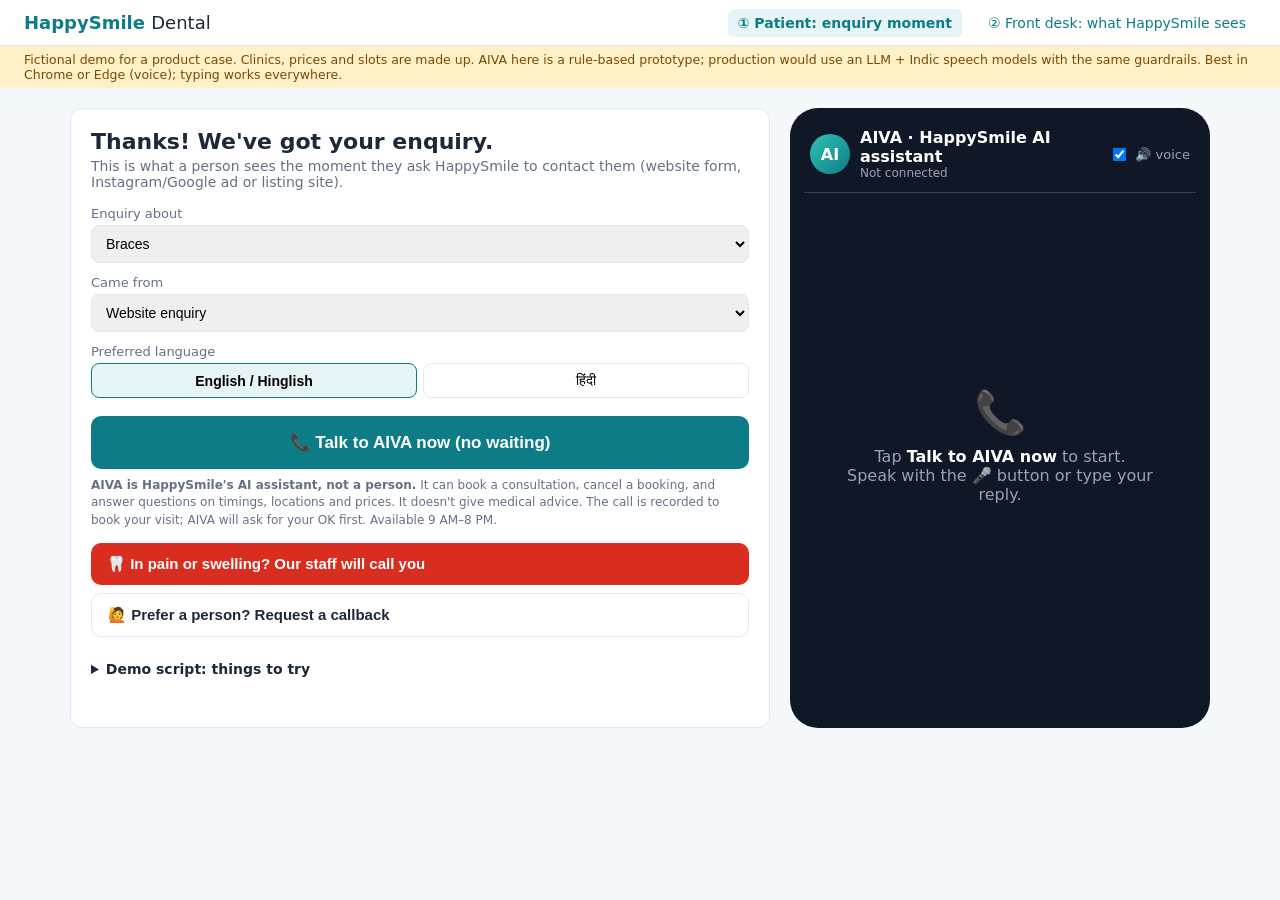
==== index.html @ f4b89108 "AIVA demo: enquiry call + front-desk dashboard Co-authored-by: Copilot <223556219+Copilot@users.nore" ====
<!doctype html>
<html lang="en">
<head>
<meta charset="utf-8"><meta name="viewport" content="width=device-width,initial-scale=1">
<title>AIVA · HappySmile – Screen 1: the enquiry moment</title>
<link rel="stylesheet" href="style.css">
</head>
<body>
<div class="top">
  <div class="logo">HappySmile <span>Dental</span></div>
  <div class="nav"><a class="on" href="index.html">① Patient: enquiry moment</a><a href="dashboard.html">② Front desk: what HappySmile sees</a></div>
</div>
<div class="banner">Fictional demo for a product case. Clinics, prices and slots are made up. AIVA here is a rule-based prototype; production would use an LLM + Indic speech models with the same guardrails. Best in Chrome or Edge (voice); typing works everywhere.</div>

<div class="wrap grid">
  <div class="card">
    <h1>Thanks! We've got your enquiry.</h1>
    <p class="sub">This is what a person sees the moment they ask HappySmile to contact them (website form, Instagram/Google ad or listing site).</p>

    <label>Enquiry about</label>
    <select id="treatment">
      <option value="braces">Braces</option><option value="whitening">Teeth whitening</option><option value="implant">Dental implant</option>
      <option value="cleaning">Cleaning</option><option value="rct">Root canal</option><option value="">Not sure yet</option>
    </select>
    <label>Came from</label>
    <select id="source"><option>Website enquiry</option><option>Instagram ad</option><option>Google ad</option><option>Listing site</option></select>

    <label>Preferred language</label>
    <div class="seg" id="langSeg"><button data-l="en" class="on">English / Hinglish</button><button data-l="hi">हिंदी</button></div>

    <div style="margin-top:18px">
      <button class="btn big" id="talkBtn">📞 Talk to AIVA now (no waiting)</button>
      <div class="fine"><b>AIVA is HappySmile's AI assistant, not a person.</b> It can book a consultation, cancel a booking, and answer questions on timings, locations and prices. It doesn't give medical advice. The call is recorded to book your visit; AIVA will ask for your OK first. Available 9 AM–8 PM.</div>
    </div>

    <div class="alt">
      <button class="btn red" id="painBtn">🦷 In pain or swelling? Our staff will call you</button>
      <button class="btn ghost" id="humanBtn">🙋 Prefer a person? Request a callback</button>
      <div id="altMsg"></div>
    </div>

    <details>
      <summary>Demo script: things to try</summary>
      <ul>
        <li><b>Happy path:</b> "yes" → "braces" → "Koramangala" → "Friday 6 pm" → "Rahul"</li>
        <li><b>Info then book:</b> "yes" → "how much is an implant?" → "Whitefield" → "the second one" → "Anil"</li>
        <li><b>Urgent (P0):</b> "yes" → "my tooth is swollen and hurts" → AIVA <i>won't</i> book and flags urgent</li>
        <li><b>Clinical (P1):</b> "is root canal painful?" → no medical advice, handed to staff</li>
        <li><b>Price talk (P1):</b> "do you have EMI?" · <b>Human (P2):</b> "can I talk to a person"</li>
        <li><b>No consent:</b> answer "no" to the first question</li>
        <li><b>Cancellation:</b> "yes" → "I want to cancel my appointment" → "Sunita"</li>
        <li><b>Hindi:</b> pick हिंदी → "हाँ" → "ब्रेसेस" → "इंदिरानगर" → "शनिवार चार बजे" → "मेरा नाम अमित है"</li>
        <li><b>Drop-off:</b> start a call and press End call. It shows up as an early drop in the front-desk metrics.</li>
      </ul>
    </details>
  </div>

  <div class="phone">
    <div class="ph-head">
      <div class="avatar">AI</div>
      <div style="flex:1"><div class="ph-name">AIVA · HappySmile AI assistant</div>
        <div class="ph-meta" id="phMeta">Not connected</div></div>
      <label class="toggle" style="color:#98a2b3;margin:0" title="AIVA speaks aloud"><input type="checkbox" id="voiceOn" checked> 🔊 voice</label>
    </div>
    <div class="ph-idle" id="idle">
      <div style="font-size:42px">📞</div>
      <div>Tap <b style="color:#fff">Talk to AIVA now</b> to start.<br>Speak with the 🎤 button or type your reply.</div>
    </div>
    <div class="chat" id="chat" hidden></div>
    <div class="status" id="status"></div>
    <div class="ph-ctrl" id="ctrl" hidden>
      <button class="mic" id="mic" title="Hands-free voice: tap to start/stop">🎤</button>
      <input type="text" id="txt" placeholder="Type your reply…">
      <button class="btn sm" id="send">Send</button>
      <button class="btn sm red" id="endBtn">End</button>
    </div>
  </div>
</div>

<script src="engine.js"></script>
<script src="store.js"></script>
<script src="app.js"></script>
</body>
</html>
---- style.css ----
:root{--brand:#0e7c86;--brand-d:#0a5f67;--ink:#1d2939;--mute:#667085;--line:#e4e7ec;--bg:#f5f8fa;--p0:#d92d20;--p1:#dc6803;--p2:#1570ef;--ok:#039855;--warn:#fef0c7}
*{box-sizing:border-box}[hidden]{display:none!important}body{margin:0;font-family:Segoe UI,system-ui,-apple-system,Roboto,sans-serif;color:var(--ink);background:var(--bg)}
a{color:var(--brand)}
.top{display:flex;align-items:center;justify-content:space-between;padding:12px 24px;background:#fff;border-bottom:1px solid var(--line)}
.logo{font-weight:700;font-size:18px;color:var(--brand)}.logo span{color:var(--ink);font-weight:500}
.nav a{margin-left:16px;text-decoration:none;font-size:14px;padding:6px 10px;border-radius:6px}.nav a.on{background:#e6f4f5;font-weight:600}
.banner{background:var(--warn);font-size:12.5px;padding:6px 24px;color:#7a4a00}
.wrap{max-width:1180px;margin:20px auto;padding:0 20px}
.grid{display:grid;grid-template-columns:1fr 420px;gap:20px}
.card{background:#fff;border:1px solid var(--line);border-radius:12px;padding:20px}
h1{font-size:22px;margin:0 0 4px}h2{font-size:16px;margin:0 0 10px}.sub{color:var(--mute);font-size:14px;margin:0 0 16px}
label{font-size:13px;color:var(--mute);display:block;margin:12px 0 4px}
select,input[type=text]{width:100%;padding:9px 10px;border:1px solid var(--line);border-radius:8px;font-size:14px}
.btn{display:inline-flex;align-items:center;gap:8px;border:0;border-radius:10px;padding:12px 16px;font-size:15px;font-weight:600;cursor:pointer;background:var(--brand);color:#fff}
.btn:hover{background:var(--brand-d)}.btn.big{width:100%;justify-content:center;font-size:17px;padding:16px}
.btn.ghost{background:#fff;color:var(--ink);border:1px solid var(--line)}.btn.ghost:hover{background:#f2f4f7}
.btn.red{background:var(--p0)}.btn.sm{padding:6px 10px;font-size:13px;border-radius:8px}
.seg{display:flex;gap:6px;margin-top:4px}.seg button{flex:1;padding:8px;border:1px solid var(--line);background:#fff;border-radius:8px;cursor:pointer;font-size:14px}
.seg button.on{border-color:var(--brand);background:#e6f4f5;font-weight:600}
.fine{font-size:12px;color:var(--mute);margin-top:8px;line-height:1.45}
.alt{display:flex;flex-direction:column;gap:8px;margin-top:14px}
.okmsg{background:#ecfdf3;border:1px solid #abefc6;color:#05603a;border-radius:8px;padding:10px;font-size:14px;margin-top:10px}
.phone{background:#101828;border-radius:28px;padding:14px;color:#fff;min-height:620px;display:flex;flex-direction:column}
.ph-head{display:flex;align-items:center;gap:10px;padding:6px 6px 12px;border-bottom:1px solid #344054}
.avatar{width:40px;height:40px;border-radius:50%;background:linear-gradient(135deg,#2ec4b6,#0e7c86);display:flex;align-items:center;justify-content:center;font-weight:700}
.ph-name{font-weight:600}.ph-meta{font-size:12px;color:#98a2b3}.rec{color:#f97066}
.chat{flex:1;overflow-y:auto;padding:12px 4px;display:flex;flex-direction:column;gap:8px;max-height:430px}
.msg{max-width:85%;padding:9px 12px;border-radius:14px;font-size:14px;line-height:1.4}
.msg.aiva{background:#1d2939;align-self:flex-start;border-bottom-left-radius:4px}.msg.caller{background:var(--brand);align-self:flex-end;border-bottom-right-radius:4px}
.msg .who{font-size:11px;color:#98a2b3;display:block;margin-bottom:2px}.msg.caller .who{color:#d1fadf}
.ph-ctrl{display:flex;gap:8px;align-items:center;padding-top:10px;border-top:1px solid #344054}
.ph-ctrl input{flex:1;background:#1d2939;border:1px solid #344054;color:#fff}
.mic{width:46px;height:46px;border-radius:50%;border:0;background:#344054;color:#fff;font-size:20px;cursor:pointer}.mic.on{background:var(--p0);animation:pulse 1.2s infinite}
@keyframes pulse{0%{box-shadow:0 0 0 0 rgba(217,45,32,.6)}100%{box-shadow:0 0 0 12px rgba(217,45,32,0)}}
.ph-idle{flex:1;display:flex;flex-direction:column;align-items:center;justify-content:center;text-align:center;color:#98a2b3;gap:10px;padding:20px}
.status{font-size:12px;color:#98a2b3;min-height:16px;padding:4px 2px}
details{margin-top:16px;font-size:14px}summary{cursor:pointer;font-weight:600}
details li{margin:4px 0}
.endcard{background:#1d2939;border-radius:12px;padding:12px;font-size:14px;margin-top:8px}
.pill{display:inline-block;padding:2px 8px;border-radius:999px;font-size:12px;font-weight:600}
.p0{background:#fee4e2;color:var(--p0)}.p1{background:#fef0c7;color:var(--p1)}.p2{background:#d1e9ff;color:var(--p2)}.okp{background:#d1fadf;color:var(--ok)}.mutep{background:#f2f4f7;color:#475467}
/* dashboard */
.kpis{display:grid;grid-template-columns:repeat(4,1fr);gap:12px;margin-bottom:16px}
.kpi{background:#fff;border:1px solid var(--line);border-radius:12px;padding:14px}.kpi .v{font-size:26px;font-weight:700}.kpi .l{font-size:13px;color:var(--mute)}.kpi .d{font-size:12px;margin-top:4px}
.kpi.alert{border-color:var(--p0);background:#fff5f4}
.dgrid{display:grid;grid-template-columns:1fr 320px;gap:16px}
.tabs{display:flex;gap:6px;margin-bottom:12px;flex-wrap:wrap}.tabs button{border:1px solid var(--line);background:#fff;border-radius:999px;padding:7px 14px;cursor:pointer;font-size:13px}
.tabs button.on{background:var(--ink);color:#fff;border-color:var(--ink)}
.lead{background:#fff;border:1px solid var(--line);border-radius:12px;padding:14px;margin-bottom:10px}
.lead.live{border-left:4px solid var(--brand)}.lead.done{opacity:.55}
.lh{display:flex;justify-content:space-between;align-items:center;gap:8px;flex-wrap:wrap}.ln{font-weight:600}
.lm{font-size:12.5px;color:var(--mute);margin:4px 0 8px}
.ls{font-size:14px;margin:6px 0}.lx{font-size:13px;margin:4px 0}.lx b{color:#344054}
.conf{display:flex;align-items:center;gap:8px;font-size:12.5px;margin-top:6px}.bar{flex:0 0 120px;height:6px;background:#f2f4f7;border-radius:4px;overflow:hidden}.bar i{display:block;height:100%}
.la{display:flex;gap:6px;margin-top:10px;flex-wrap:wrap;align-items:center}
.fb button{border:1px solid var(--line);background:#fff;border-radius:6px;padding:4px 8px;cursor:pointer}.fb button.on{background:#e6f4f5;border-color:var(--brand)}
.tx{background:#f9fafb;border-radius:8px;padding:8px 10px;font-size:13px;margin-top:8px;display:none}.tx.show{display:block}.tx p{margin:3px 0}
.side h2{display:flex;justify-content:space-between;align-items:center}
.rule{border-top:1px solid var(--line);padding:10px 0;font-size:13.5px}.rule b{display:block;margin-bottom:2px}
textarea{width:100%;border:1px solid var(--line);border-radius:8px;padding:8px;font:inherit;font-size:13px;min-height:54px}
.empty{color:var(--mute);text-align:center;padding:30px;font-size:14px}
.toggle{font-size:13px;color:var(--mute);display:flex;gap:6px;align-items:center}
@media(max-width:900px){.grid,.dgrid{grid-template-columns:1fr}.kpis{grid-template-columns:repeat(2,1fr)}}
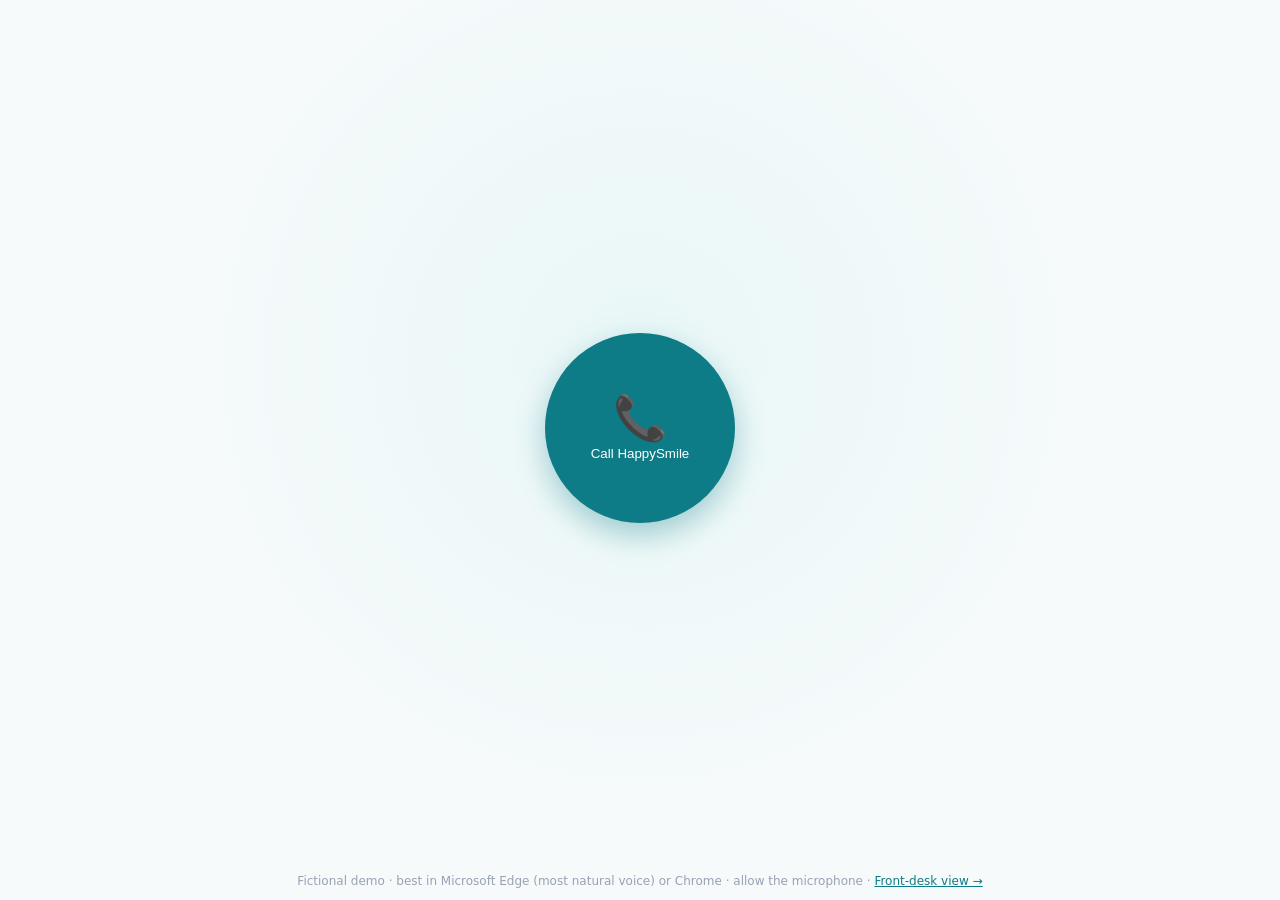
==== commit 78db0fa8: "Single Call HappySmile button, natural voice, auto Hindi/English/Hinglish Co-authored-by: Copilot <2" ====
--- a/index.html
+++ b/index.html
@@ -2,81 +2,33 @@
 <html lang="en">
 <head>
 <meta charset="utf-8"><meta name="viewport" content="width=device-width,initial-scale=1">
-<title>AIVA · HappySmile – Screen 1: the enquiry moment</title>
-<link rel="stylesheet" href="style.css">
+<title>Call HappySmile</title>
+<link rel="icon" href="data:,">
+<style>
+  *{box-sizing:border-box}[hidden]{display:none!important}
+  html,body{height:100%;margin:0}
+  body{font-family:Segoe UI,system-ui,-apple-system,Roboto,sans-serif;background:radial-gradient(circle at 50% 40%,#e9f7f7,#f7fafb 60%);color:#1d2939;
+    display:flex;flex-direction:column;align-items:center;justify-content:center;gap:22px}
+  #call{width:190px;height:190px;border-radius:50%;border:0;cursor:pointer;color:#fff;font:600 20px/1.3 inherit;
+    background:#0e7c86;box-shadow:0 12px 30px rgba(14,124,134,.35);transition:background .2s,transform .1s;display:flex;flex-direction:column;align-items:center;justify-content:center;gap:6px}
+  #call:active{transform:scale(.97)}
+  #call .ic{font-size:44px;line-height:1}
+  #call.live{background:#d92d20;box-shadow:0 12px 30px rgba(217,45,32,.35)}
+  #call.speaking{animation:ring 1.6s ease-out infinite}
+  #call.listening{animation:ringRed 1.6s ease-out infinite}
+  @keyframes ring{0%{box-shadow:0 0 0 0 rgba(14,124,134,.45)}100%{box-shadow:0 0 0 34px rgba(14,124,134,0)}}
+  @keyframes ringRed{0%{box-shadow:0 0 0 0 rgba(217,45,32,.4)}100%{box-shadow:0 0 0 34px rgba(217,45,32,0)}}
+  #status{min-height:22px;font-size:15px;color:#475467;text-align:center;max-width:90vw}
+  #typed{display:flex;gap:6px}#typed input{width:300px;max-width:70vw;padding:10px;border:1px solid #d0d5dd;border-radius:8px;font-size:15px}
+  #typed button{padding:10px 14px;border:0;border-radius:8px;background:#0e7c86;color:#fff;font-weight:600;cursor:pointer}
+  footer{position:fixed;bottom:12px;font-size:12px;color:#98a2b3;text-align:center;padding:0 12px}footer a{color:#0e7c86}
+</style>
 </head>
 <body>
-<div class="top">
-  <div class="logo">HappySmile <span>Dental</span></div>
-  <div class="nav"><a class="on" href="index.html">① Patient: enquiry moment</a><a href="dashboard.html">② Front desk: what HappySmile sees</a></div>
-</div>
-<div class="banner">Fictional demo for a product case. Clinics, prices and slots are made up. AIVA here is a rule-based prototype; production would use an LLM + Indic speech models with the same guardrails. Best in Chrome or Edge (voice); typing works everywhere.</div>
-
-<div class="wrap grid">
-  <div class="card">
-    <h1>Thanks! We've got your enquiry.</h1>
-    <p class="sub">This is what a person sees the moment they ask HappySmile to contact them (website form, Instagram/Google ad or listing site).</p>
-
-    <label>Enquiry about</label>
-    <select id="treatment">
-      <option value="braces">Braces</option><option value="whitening">Teeth whitening</option><option value="implant">Dental implant</option>
-      <option value="cleaning">Cleaning</option><option value="rct">Root canal</option><option value="">Not sure yet</option>
-    </select>
-    <label>Came from</label>
-    <select id="source"><option>Website enquiry</option><option>Instagram ad</option><option>Google ad</option><option>Listing site</option></select>
-
-    <label>Preferred language</label>
-    <div class="seg" id="langSeg"><button data-l="en" class="on">English / Hinglish</button><button data-l="hi">हिंदी</button></div>
-
-    <div style="margin-top:18px">
-      <button class="btn big" id="talkBtn">📞 Talk to AIVA now (no waiting)</button>
-      <div class="fine"><b>AIVA is HappySmile's AI assistant, not a person.</b> It can book a consultation, cancel a booking, and answer questions on timings, locations and prices. It doesn't give medical advice. The call is recorded to book your visit; AIVA will ask for your OK first. Available 9 AM–8 PM.</div>
-    </div>
-
-    <div class="alt">
-      <button class="btn red" id="painBtn">🦷 In pain or swelling? Our staff will call you</button>
-      <button class="btn ghost" id="humanBtn">🙋 Prefer a person? Request a callback</button>
-      <div id="altMsg"></div>
-    </div>
-
-    <details>
-      <summary>Demo script: things to try</summary>
-      <ul>
-        <li><b>Happy path:</b> "yes" → "braces" → "Koramangala" → "Friday 6 pm" → "Rahul"</li>
-        <li><b>Info then book:</b> "yes" → "how much is an implant?" → "Whitefield" → "the second one" → "Anil"</li>
-        <li><b>Urgent (P0):</b> "yes" → "my tooth is swollen and hurts" → AIVA <i>won't</i> book and flags urgent</li>
-        <li><b>Clinical (P1):</b> "is root canal painful?" → no medical advice, handed to staff</li>
-        <li><b>Price talk (P1):</b> "do you have EMI?" · <b>Human (P2):</b> "can I talk to a person"</li>
-        <li><b>No consent:</b> answer "no" to the first question</li>
-        <li><b>Cancellation:</b> "yes" → "I want to cancel my appointment" → "Sunita"</li>
-        <li><b>Hindi:</b> pick हिंदी → "हाँ" → "ब्रेसेस" → "इंदिरानगर" → "शनिवार चार बजे" → "मेरा नाम अमित है"</li>
-        <li><b>Drop-off:</b> start a call and press End call. It shows up as an early drop in the front-desk metrics.</li>
-      </ul>
-    </details>
-  </div>
-
-  <div class="phone">
-    <div class="ph-head">
-      <div class="avatar">AI</div>
-      <div style="flex:1"><div class="ph-name">AIVA · HappySmile AI assistant</div>
-        <div class="ph-meta" id="phMeta">Not connected</div></div>
-      <label class="toggle" style="color:#98a2b3;margin:0" title="AIVA speaks aloud"><input type="checkbox" id="voiceOn" checked> 🔊 voice</label>
-    </div>
-    <div class="ph-idle" id="idle">
-      <div style="font-size:42px">📞</div>
-      <div>Tap <b style="color:#fff">Talk to AIVA now</b> to start.<br>Speak with the 🎤 button or type your reply.</div>
-    </div>
-    <div class="chat" id="chat" hidden></div>
-    <div class="status" id="status"></div>
-    <div class="ph-ctrl" id="ctrl" hidden>
-      <button class="mic" id="mic" title="Hands-free voice: tap to start/stop">🎤</button>
-      <input type="text" id="txt" placeholder="Type your reply…">
-      <button class="btn sm" id="send">Send</button>
-      <button class="btn sm red" id="endBtn">End</button>
-    </div>
-  </div>
-</div>
-
+  <button id="call"><span class="ic">📞</span><span id="label">Call HappySmile</span></button>
+  <div id="status"></div>
+  <div id="typed" hidden><input id="txt" placeholder="Voice not available here. Type your reply"><button id="send">Send</button></div>
+  <footer>Fictional demo · best in Microsoft Edge (most natural voice) or Chrome · allow the microphone · <a href="dashboard.html">Front-desk view →</a></footer>
 <script src="engine.js"></script>
 <script src="store.js"></script>
 <script src="app.js"></script>
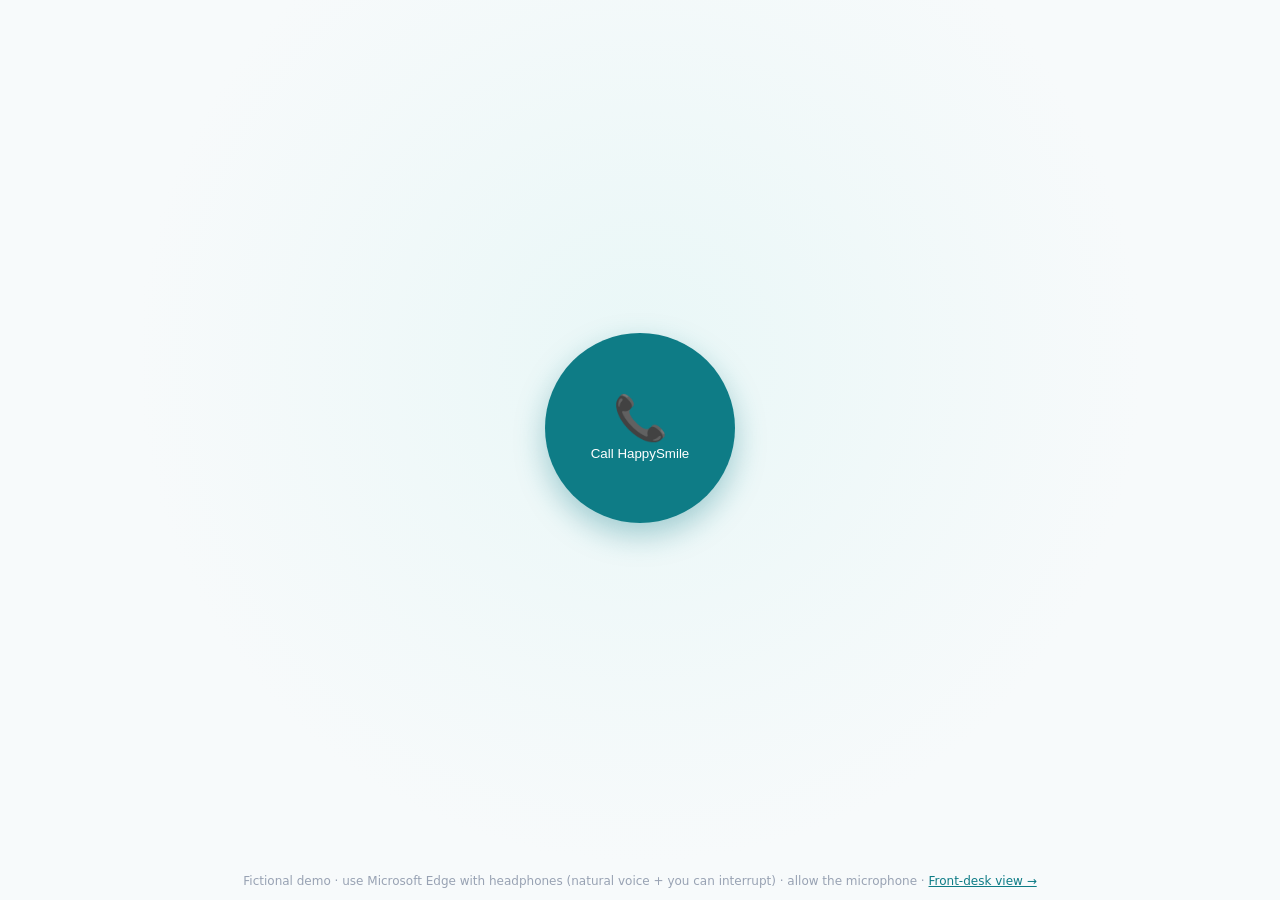
==== commit b1b4eec4: "Barge-in, adaptive recognition language, natural voice wait, front-desk fallback after 2 misses Co-a" ====
--- a/index.html
+++ b/index.html
@@ -28,7 +28,7 @@
   <button id="call"><span class="ic">📞</span><span id="label">Call HappySmile</span></button>
   <div id="status"></div>
   <div id="typed" hidden><input id="txt" placeholder="Voice not available here. Type your reply"><button id="send">Send</button></div>
-  <footer>Fictional demo · best in Microsoft Edge (most natural voice) or Chrome · allow the microphone · <a href="dashboard.html">Front-desk view →</a></footer>
+  <footer>Fictional demo · use Microsoft Edge with headphones (natural voice + you can interrupt) · allow the microphone · <a href="dashboard.html">Front-desk view →</a><br><span id="voiceName"></span></footer>
 <script src="engine.js"></script>
 <script src="store.js"></script>
 <script src="app.js"></script>
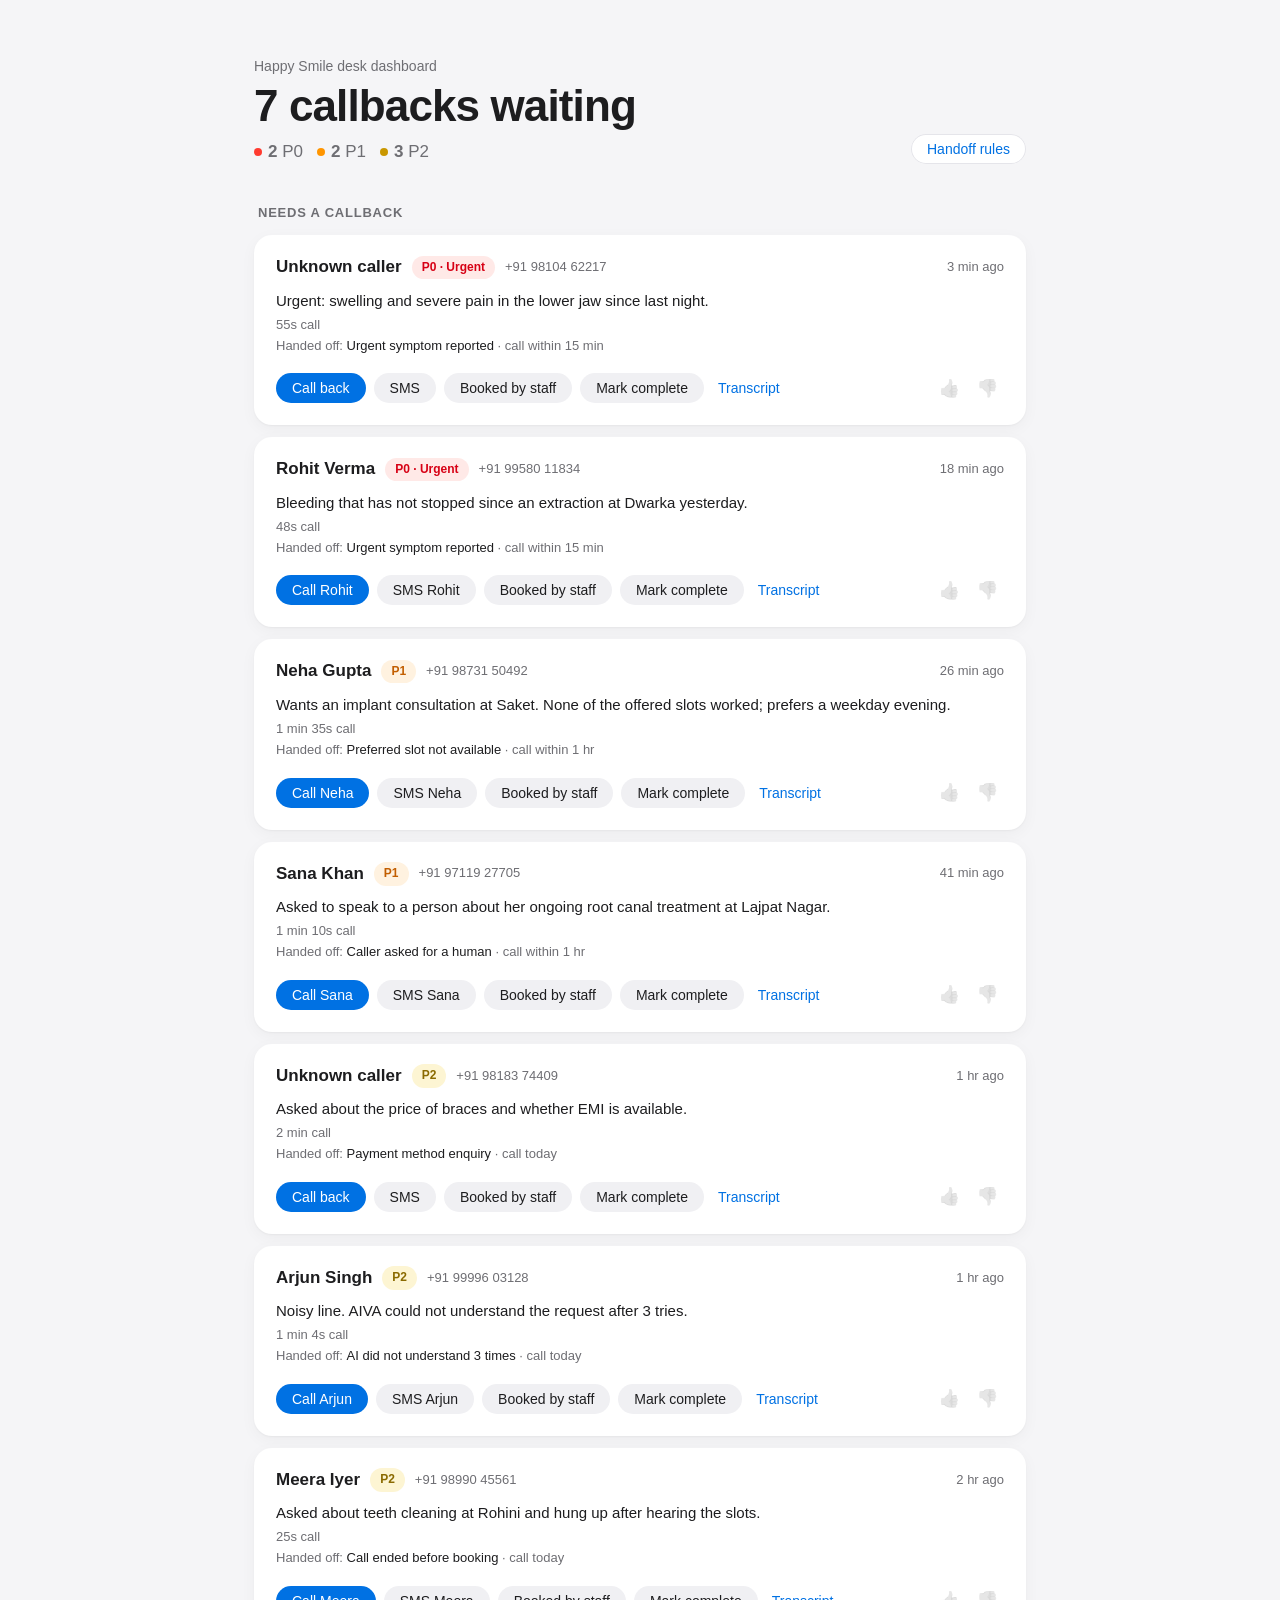
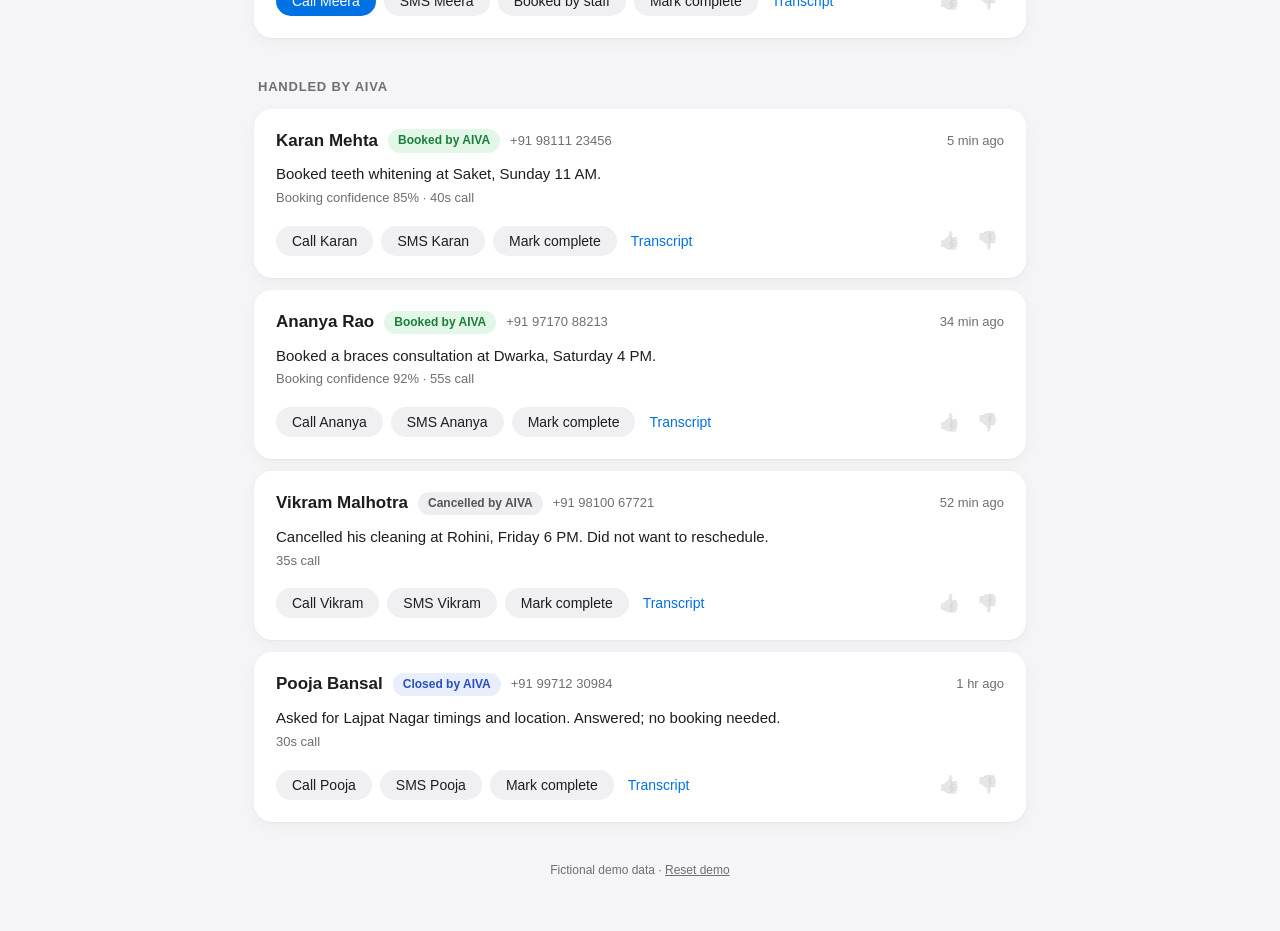
==== commit a8cd00df: "Replace call page with Happy Smile desk dashboard Co-authored-by: Copilot <223556219+Copilot@users.n" ====
--- a/index.html
+++ b/index.html
@@ -1,36 +1,59 @@
 <!doctype html>
 <html lang="en">
 <head>
-<meta charset="utf-8"><meta name="viewport" content="width=device-width,initial-scale=1">
-<title>Call HappySmile</title>
+<meta charset="utf-8">
+<meta name="viewport" content="width=device-width, initial-scale=1">
+<title>Happy Smile desk dashboard</title>
 <link rel="icon" href="data:,">
-<style>
-  *{box-sizing:border-box}[hidden]{display:none!important}
-  html,body{height:100%;margin:0}
-  body{font-family:Segoe UI,system-ui,-apple-system,Roboto,sans-serif;background:radial-gradient(circle at 50% 40%,#e9f7f7,#f7fafb 60%);color:#1d2939;
-    display:flex;flex-direction:column;align-items:center;justify-content:center;gap:22px}
-  #call{width:190px;height:190px;border-radius:50%;border:0;cursor:pointer;color:#fff;font:600 20px/1.3 inherit;
-    background:#0e7c86;box-shadow:0 12px 30px rgba(14,124,134,.35);transition:background .2s,transform .1s;display:flex;flex-direction:column;align-items:center;justify-content:center;gap:6px}
-  #call:active{transform:scale(.97)}
-  #call .ic{font-size:44px;line-height:1}
-  #call.live{background:#d92d20;box-shadow:0 12px 30px rgba(217,45,32,.35)}
-  #call.speaking{animation:ring 1.6s ease-out infinite}
-  #call.listening{animation:ringRed 1.6s ease-out infinite}
-  @keyframes ring{0%{box-shadow:0 0 0 0 rgba(14,124,134,.45)}100%{box-shadow:0 0 0 34px rgba(14,124,134,0)}}
-  @keyframes ringRed{0%{box-shadow:0 0 0 0 rgba(217,45,32,.4)}100%{box-shadow:0 0 0 34px rgba(217,45,32,0)}}
-  #status{min-height:22px;font-size:15px;color:#475467;text-align:center;max-width:90vw}
-  #typed{display:flex;gap:6px}#typed input{width:300px;max-width:70vw;padding:10px;border:1px solid #d0d5dd;border-radius:8px;font-size:15px}
-  #typed button{padding:10px 14px;border:0;border-radius:8px;background:#0e7c86;color:#fff;font-weight:600;cursor:pointer}
-  footer{position:fixed;bottom:12px;font-size:12px;color:#98a2b3;text-align:center;padding:0 12px}footer a{color:#0e7c86}
-</style>
+<link rel="stylesheet" href="desk.css">
 </head>
 <body>
-  <button id="call"><span class="ic">📞</span><span id="label">Call HappySmile</span></button>
-  <div id="status"></div>
-  <div id="typed" hidden><input id="txt" placeholder="Voice not available here. Type your reply"><button id="send">Send</button></div>
-  <footer>Fictional demo · use Microsoft Edge with headphones (natural voice + you can interrupt) · allow the microphone · <a href="dashboard.html">Front-desk view →</a><br><span id="voiceName"></span></footer>
-<script src="engine.js"></script>
-<script src="store.js"></script>
-<script src="app.js"></script>
+<main>
+  <header class="hero">
+    <div>
+      <p class="eyebrow">Happy Smile desk dashboard</p>
+      <h1 id="headline">7 callbacks waiting</h1>
+      <p id="split" class="split"></p>
+    </div>
+    <button id="openRules" class="btn ghost">Handoff rules</button>
+  </header>
+
+  <section>
+    <h2>Needs a callback</h2>
+    <div id="queue" class="list"></div>
+  </section>
+
+  <section>
+    <h2>Handled by AIVA</h2>
+    <div id="handled" class="list"></div>
+  </section>
+
+  <p class="foot">Fictional demo data · <a href="#" id="reset">Reset demo</a></p>
+</main>
+
+<div id="scrim" class="scrim" hidden></div>
+<aside id="rules" class="sheet" hidden aria-label="Handoff rules">
+  <div class="sheet-head">
+    <h2>Handoff rules</h2>
+    <button id="closeRules" class="icon" aria-label="Close">✕</button>
+  </div>
+  <p class="muted">AIVA hands a call to the front desk when any rule matches. New rules go live after the front-desk lead approves them.</p>
+  <ul id="ruleList" class="rules"></ul>
+  <form id="ruleForm" class="add">
+    <label for="ruleText">Add a rule</label>
+    <input id="ruleText" placeholder="e.g. Caller asks about insurance" autocomplete="off" required>
+    <div class="row">
+      <select id="rulePri" aria-label="Priority">
+        <option value="P0">P0 · call within 15 min</option>
+        <option value="P1" selected>P1 · call within 1 hr</option>
+        <option value="P2">P2 · call today</option>
+      </select>
+      <button class="btn primary" type="submit">Save rule</button>
+    </div>
+  </form>
+</aside>
+
+<div id="toast" class="toast" hidden><span id="toastMsg"></span><button id="undo">Undo</button></div>
+<script src="desk.js"></script>
 </body>
 </html>
--- a/desk.css
+++ b/desk.css
@@ -0,0 +1,88 @@
+:root{
+  --bg:#f5f5f7; --card:#fff; --ink:#1d1d1f; --muted:#6e6e73; --line:#e5e5ea;
+  --blue:#0071e3; --red:#ff3b30; --orange:#ff9500; --yellow:#c99700; --green:#34c759; --grey:#8e8e93; --indigo:#5856d6;
+}
+*{box-sizing:border-box}
+body{margin:0;background:var(--bg);color:var(--ink);font:15px/1.45 -apple-system,BlinkMacSystemFont,"SF Pro Text","Segoe UI",Helvetica,Arial,sans-serif;-webkit-font-smoothing:antialiased}
+main{max-width:820px;margin:0 auto;padding:56px 24px 40px}
+[hidden]{display:none!important}
+
+.hero{display:flex;justify-content:space-between;align-items:flex-end;gap:16px;margin-bottom:40px}
+.eyebrow{margin:0 0 6px;color:var(--muted);font-size:14px;font-weight:500}
+h1{margin:0;font:600 44px/1.08 -apple-system,BlinkMacSystemFont,"SF Pro Display","Segoe UI",sans-serif;letter-spacing:-.02em}
+.split{margin:10px 0 0;font-size:17px;color:var(--muted);display:flex;gap:14px;flex-wrap:wrap}
+.split b{font-weight:600}
+.dot{display:inline-block;width:8px;height:8px;border-radius:50%;margin-right:6px;vertical-align:1px}
+
+h2{font-size:13px;font-weight:600;color:var(--muted);text-transform:uppercase;letter-spacing:.06em;margin:0 0 12px 4px}
+section{margin-bottom:40px}
+.list{display:flex;flex-direction:column;gap:12px}
+
+.card{background:var(--card);border-radius:18px;padding:20px 22px;box-shadow:0 1px 2px rgba(0,0,0,.04),0 4px 16px rgba(0,0,0,.04);transition:opacity .3s,transform .3s}
+.card.leaving{opacity:0;transform:scale(.98)}
+.top{display:flex;align-items:center;gap:10px;flex-wrap:wrap}
+.name{font-size:17px;font-weight:600}
+.phone,.ago{color:var(--muted);font-size:13px}
+.ago{margin-left:auto}
+.tag{font-size:12px;font-weight:600;padding:3px 10px;border-radius:999px}
+.t-P0{background:#ffe9e7;color:#d70015}
+.t-P1{background:#fff2e0;color:#c25e00}
+.t-P2{background:#fdf5d3;color:#8a6a00}
+.t-booked{background:#e3f7e8;color:#1b7f3b}
+.t-cancelled{background:#eeeef0;color:#545458}
+.t-closed{background:#e8eefc;color:#2a4fbf}
+.summary{margin:10px 0 4px}
+.meta{color:var(--muted);font-size:13px;margin:0}
+.reason{color:var(--muted);font-size:13px;margin:2px 0 0}
+.reason b{color:var(--ink);font-weight:500}
+
+.actions{display:flex;align-items:center;gap:8px;flex-wrap:wrap;margin-top:16px}
+.btn{appearance:none;border:0;border-radius:999px;padding:8px 16px;font-family:inherit;font-size:14px;font-weight:500;line-height:1;cursor:pointer;text-decoration:none;display:inline-flex;align-items:center;gap:6px;transition:background .15s,transform .1s}
+.btn:active{transform:scale(.97)}
+.btn.primary{background:var(--blue);color:#fff}
+.btn.primary:hover{background:#0077ed}
+.btn.soft{background:#f0f0f3;color:var(--ink)}
+.btn.soft:hover{background:#e6e6ea}
+.btn.ghost{background:#fff;color:var(--blue);box-shadow:inset 0 0 0 1px var(--line)}
+.btn.link{background:none;color:var(--blue);padding:8px 6px}
+.fb{margin-left:auto;display:flex;gap:4px}
+.fb button{border:0;background:none;font-size:17px;width:34px;height:34px;border-radius:50%;cursor:pointer;opacity:.45;filter:grayscale(1);transition:all .15s}
+.fb button:hover{opacity:.8;background:#f0f0f3}
+.fb button.on{opacity:1;filter:none;background:#f0f0f3}
+
+.transcript{margin-top:14px;padding:14px 16px;background:#f7f7f9;border-radius:12px;font-size:14px}
+.transcript p{margin:0 0 6px}
+.transcript p:last-child{margin:0}
+.transcript .who{font-weight:600;margin-right:6px}
+.transcript .ai{color:var(--blue)}
+
+.empty{color:var(--muted);text-align:center;padding:28px}
+.foot{text-align:center;color:var(--muted);font-size:12px}
+.foot a{color:var(--muted)}
+
+.scrim{position:fixed;inset:0;background:rgba(0,0,0,.18);backdrop-filter:blur(2px)}
+.sheet{position:fixed;top:0;right:0;height:100%;width:min(440px,100%);background:rgba(255,255,255,.96);backdrop-filter:saturate(180%) blur(20px);box-shadow:-8px 0 40px rgba(0,0,0,.12);padding:28px;overflow:auto;animation:slide .25s ease}
+@keyframes slide{from{transform:translateX(30px);opacity:0}}
+.sheet-head{display:flex;justify-content:space-between;align-items:center}
+.sheet h2{font-size:22px;text-transform:none;letter-spacing:-.01em;color:var(--ink);margin:0}
+.icon{border:0;background:#f0f0f3;width:30px;height:30px;border-radius:50%;cursor:pointer;color:var(--muted)}
+.muted{color:var(--muted);font-size:14px}
+.rules{list-style:none;padding:0;margin:20px 0;border-radius:14px;overflow:hidden;background:#fff;box-shadow:inset 0 0 0 1px var(--line)}
+.rules li{display:flex;align-items:center;gap:10px;padding:14px 16px;border-top:1px solid var(--line)}
+.rules li:first-child{border-top:0}
+.rules .txt{flex:1}
+.rules .state{font-size:12px;color:var(--green);font-weight:500}
+.rules li.pending{color:#aeaeb2}
+.rules li.pending .tag{filter:grayscale(1);opacity:.6}
+.rules li.pending .state{color:#aeaeb2}
+.add label{display:block;font-weight:600;margin-bottom:8px}
+.add input,.add select{font:inherit;border:1px solid var(--line);border-radius:10px;padding:10px 12px;background:#fff;color:var(--ink)}
+.add input{width:100%}
+.add input:focus,.add select:focus{outline:none;border-color:var(--blue);box-shadow:0 0 0 3px rgba(0,113,227,.15)}
+.add .row{display:flex;gap:8px;margin-top:10px}
+.add select{flex:1}
+
+.toast{position:fixed;left:50%;bottom:28px;transform:translateX(-50%);background:rgba(29,29,31,.92);color:#fff;padding:10px 12px 10px 18px;border-radius:999px;display:flex;gap:14px;align-items:center;font-size:14px;box-shadow:0 8px 30px rgba(0,0,0,.2)}
+.toast button{border:0;background:none;color:#64d2ff;font-family:inherit;font-size:14px;font-weight:600;cursor:pointer}
+
+@media (max-width:600px){h1{font-size:34px}.hero{flex-direction:column;align-items:flex-start}.fb{margin-left:0}}
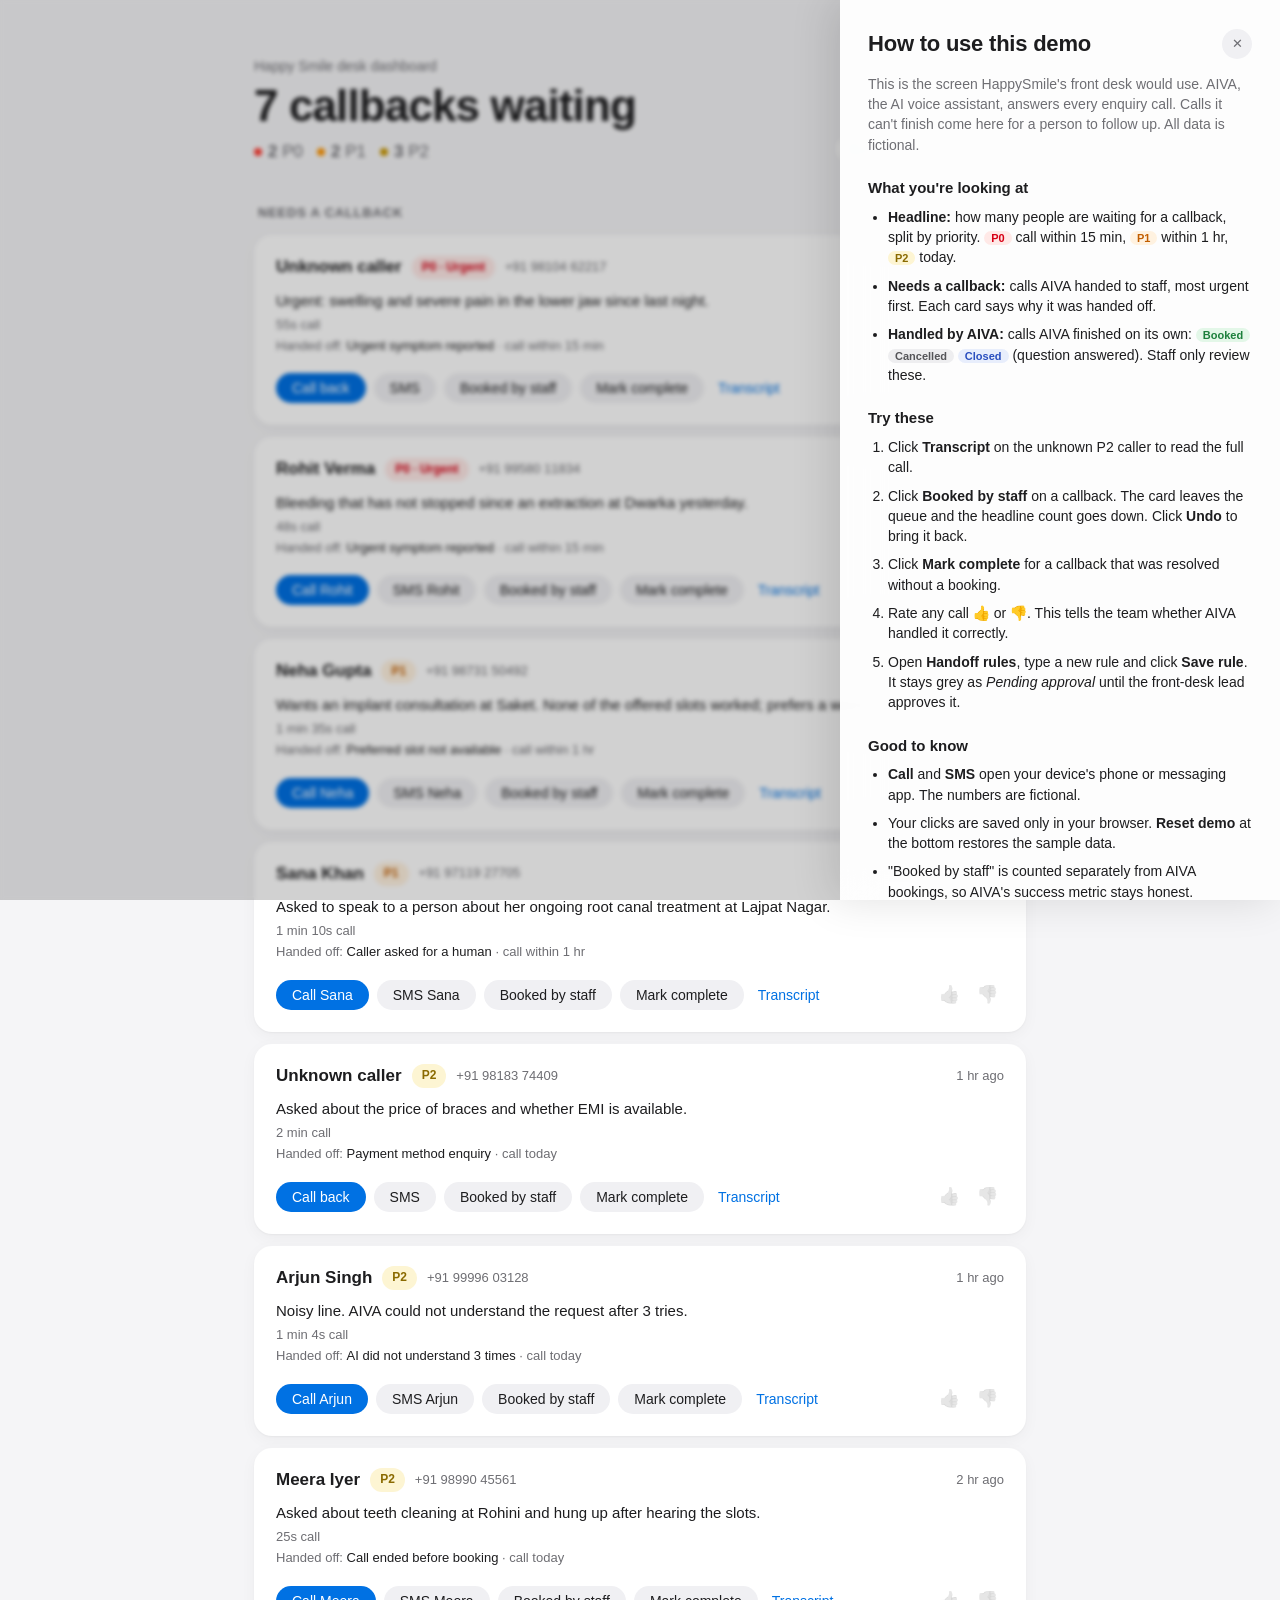
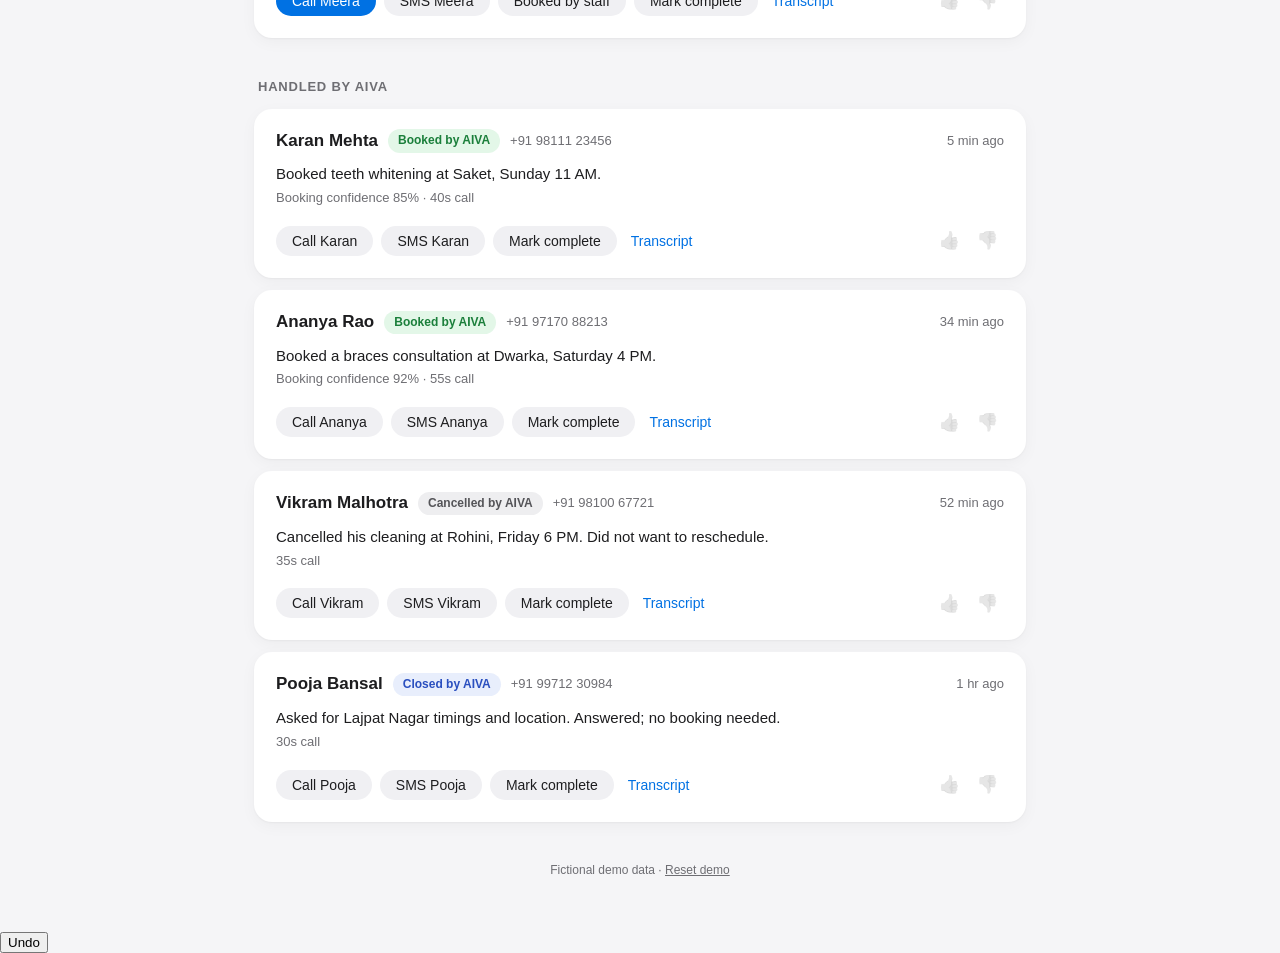
==== commit f123d25c: "Add reviewer guide sheet Co-authored-by: Copilot <223556219+Copilot@users.noreply.github.com> Copilo" ====
--- a/index.html
+++ b/index.html
@@ -15,7 +15,10 @@
       <h1 id="headline">7 callbacks waiting</h1>
       <p id="split" class="split"></p>
     </div>
-    <button id="openRules" class="btn ghost">Handoff rules</button>
+    <div class="hero-btns">
+      <button id="openGuide" class="btn ghost">Guide</button>
+      <button id="openRules" class="btn ghost">Handoff rules</button>
+    </div>
   </header>
 
   <section>
@@ -53,7 +56,37 @@
   </form>
 </aside>
 
-<div id="toast" class="toast" hidden><span id="toastMsg"></span><button id="undo">Undo</button></div>
+<aside id="guide" class="sheet guide" hidden aria-label="Guide">
+  <div class="sheet-head">
+    <h2>How to use this demo</h2>
+    <button class="icon" data-close aria-label="Close">✕</button>
+  </div>
+  <p class="muted">This is the screen HappySmile's front desk would use. AIVA, the AI voice assistant, answers every enquiry call. Calls it can't finish come here for a person to follow up. All data is fictional.</p>
+
+  <h3>What you're looking at</h3>
+  <ul>
+    <li><b>Headline:</b> how many people are waiting for a callback, split by priority. <span class="tag t-P0">P0</span> call within 15 min, <span class="tag t-P1">P1</span> within 1 hr, <span class="tag t-P2">P2</span> today.</li>
+    <li><b>Needs a callback:</b> calls AIVA handed to staff, most urgent first. Each card says why it was handed off.</li>
+    <li><b>Handled by AIVA:</b> calls AIVA finished on its own: <span class="tag t-booked">Booked</span> <span class="tag t-cancelled">Cancelled</span> <span class="tag t-closed">Closed</span> (question answered). Staff only review these.</li>
+  </ul>
+
+  <h3>Try these</h3>
+  <ol>
+    <li>Click <b>Transcript</b> on the unknown P2 caller to read the full call.</li>
+    <li>Click <b>Booked by staff</b> on a callback. The card leaves the queue and the headline count goes down. Click <b>Undo</b> to bring it back.</li>
+    <li>Click <b>Mark complete</b> for a callback that was resolved without a booking.</li>
+    <li>Rate any call 👍 or 👎. This tells the team whether AIVA handled it correctly.</li>
+    <li>Open <b>Handoff rules</b>, type a new rule and click <b>Save rule</b>. It stays grey as <i>Pending approval</i> until the front-desk lead approves it.</li>
+  </ol>
+
+  <h3>Good to know</h3>
+  <ul>
+    <li><b>Call</b> and <b>SMS</b> open your device's phone or messaging app. The numbers are fictional.</li>
+    <li>Your clicks are saved only in your browser. <b>Reset demo</b> at the bottom restores the sample data.</li>
+    <li>"Booked by staff" is counted separately from AIVA bookings, so AIVA's success metric stays honest.</li>
+  </ul>
+  <button class="btn primary wide" data-close>Got it</button>
+</aside><span id="toastMsg"></span><button id="undo">Undo</button></div>
 <script src="desk.js"></script>
 </body>
 </html>
--- a/desk.css
+++ b/desk.css
@@ -86,3 +86,9 @@
 .toast button{border:0;background:none;color:#64d2ff;font-family:inherit;font-size:14px;font-weight:600;cursor:pointer}
 
 @media (max-width:600px){h1{font-size:34px}.hero{flex-direction:column;align-items:flex-start}.fb{margin-left:0}}
+.hero-btns{display:flex;gap:8px}
+.guide h3{font-size:15px;margin:22px 0 8px}
+.guide ul,.guide ol{margin:0;padding-left:20px;font-size:14px}
+.guide li{margin-bottom:8px}
+.guide .tag{font-size:11px;padding:1px 7px}
+.btn.wide{width:100%;justify-content:center;margin-top:24px;padding:12px}
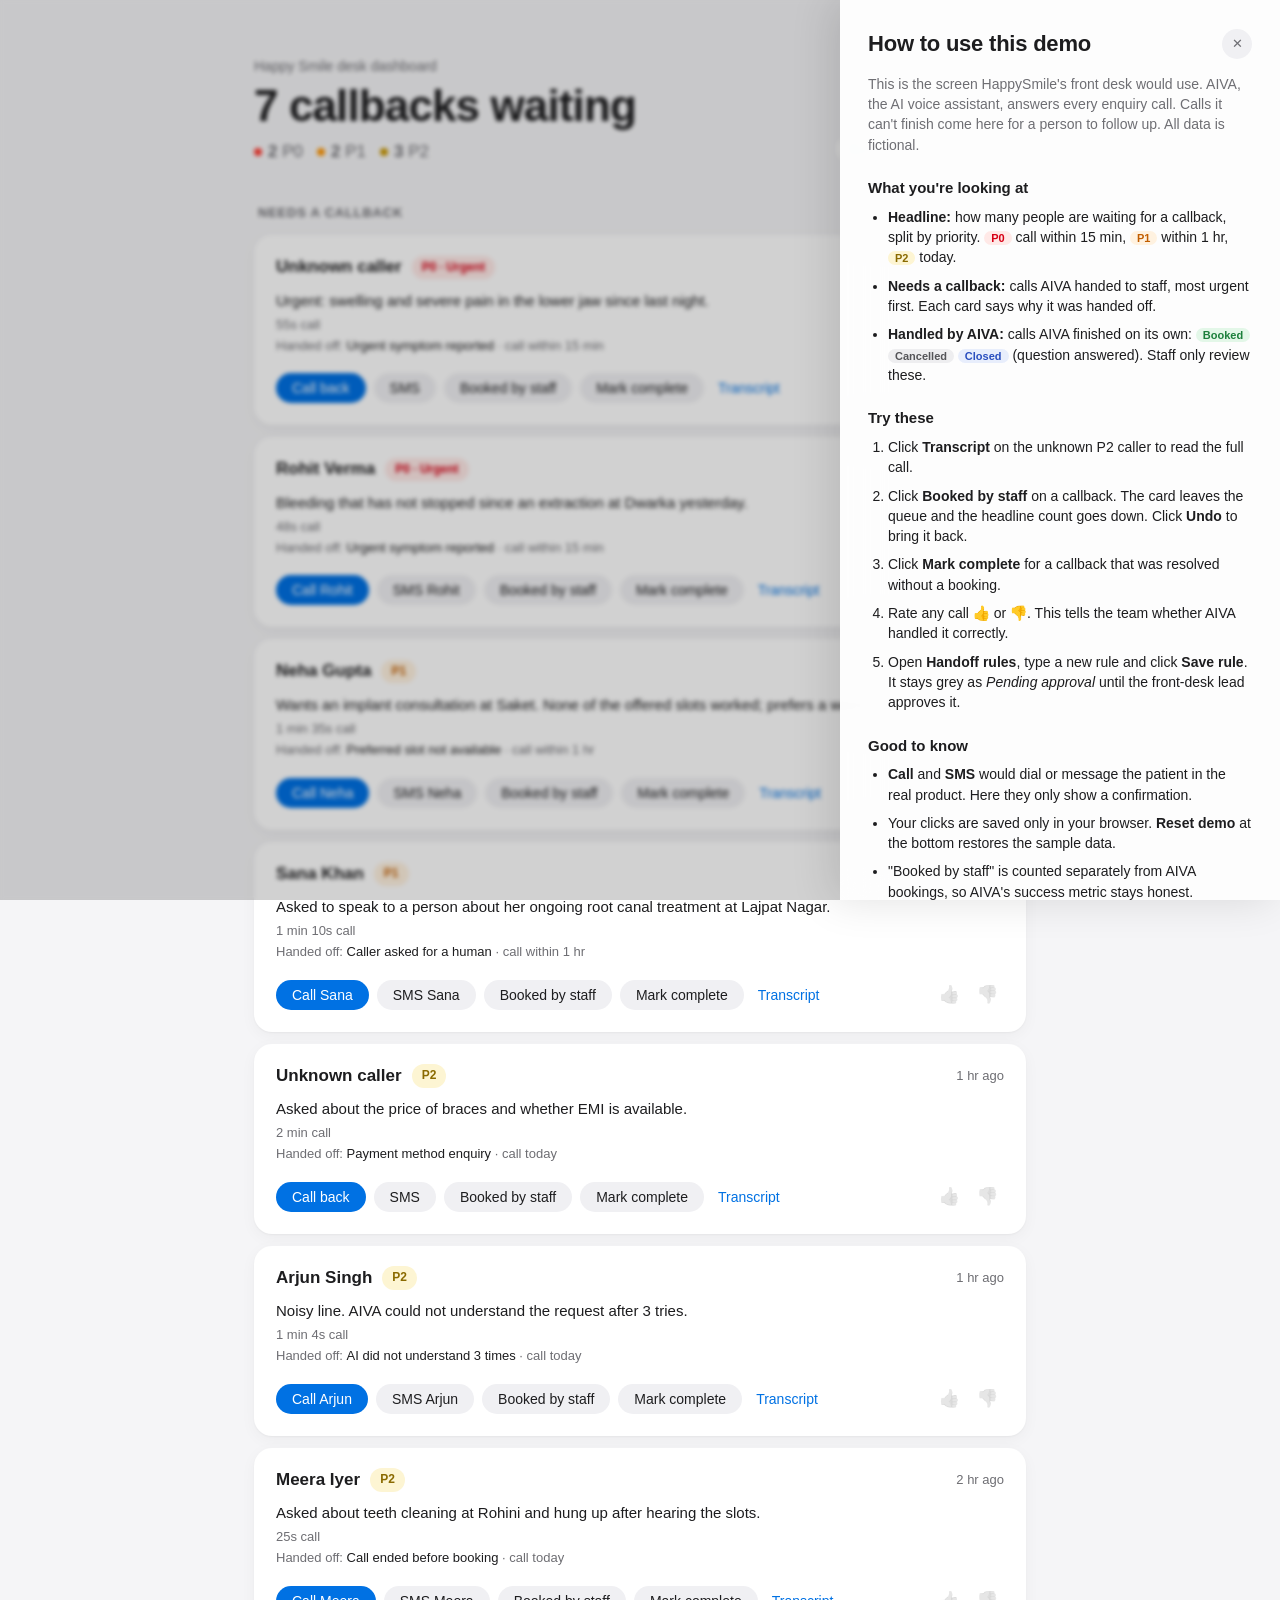
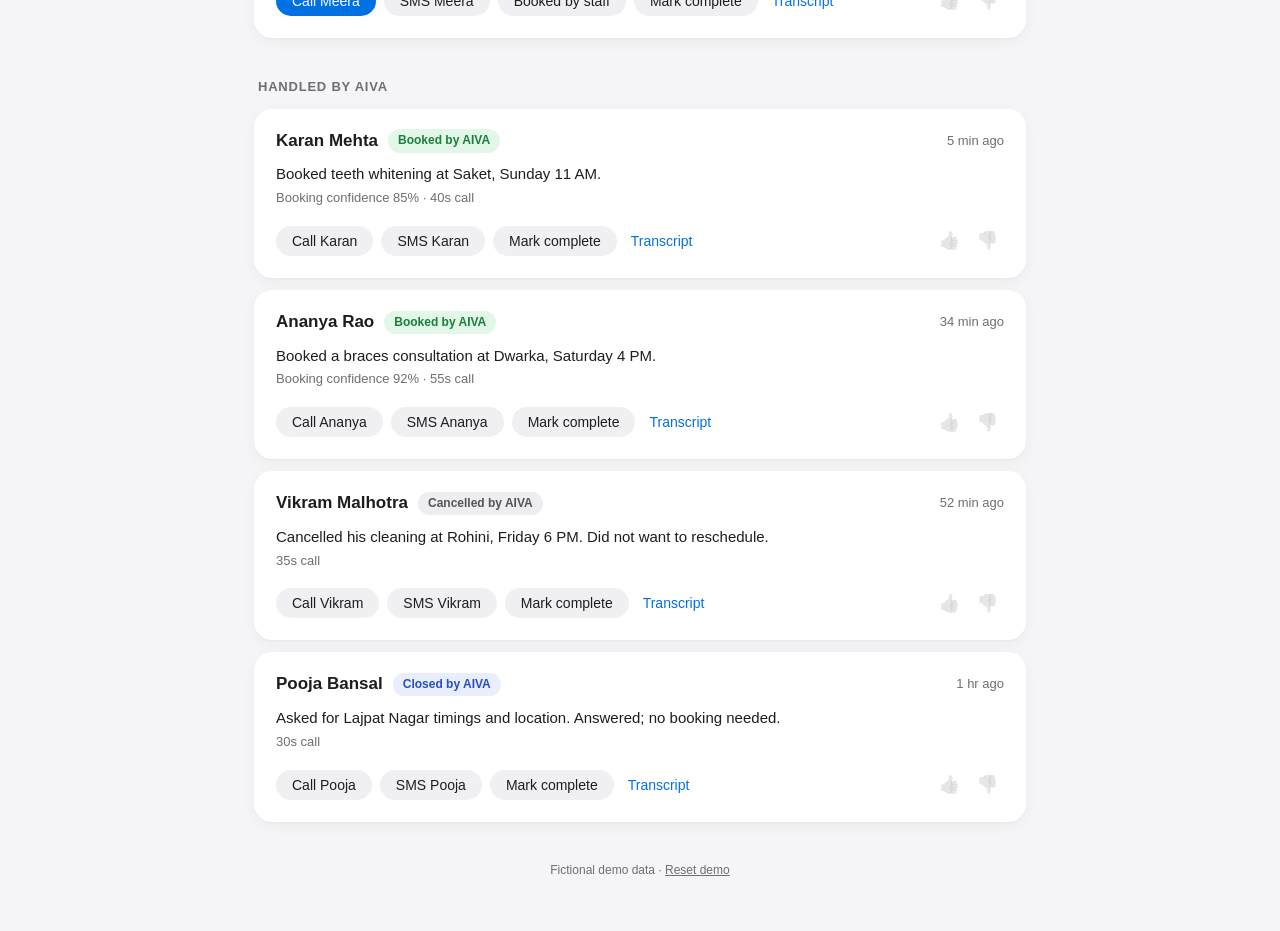
==== commit cbfd8d66: "Remove phone numbers; fix toast markup Co-authored-by: Copilot <223556219+Copilot@users.noreply.gith" ====
--- a/index.html
+++ b/index.html
@@ -81,12 +81,13 @@
 
   <h3>Good to know</h3>
   <ul>
-    <li><b>Call</b> and <b>SMS</b> open your device's phone or messaging app. The numbers are fictional.</li>
+    <li><b>Call</b> and <b>SMS</b> would dial or message the patient in the real product. Here they only show a confirmation.</li>
     <li>Your clicks are saved only in your browser. <b>Reset demo</b> at the bottom restores the sample data.</li>
     <li>"Booked by staff" is counted separately from AIVA bookings, so AIVA's success metric stays honest.</li>
   </ul>
   <button class="btn primary wide" data-close>Got it</button>
-</aside><span id="toastMsg"></span><button id="undo">Undo</button></div>
+</aside>
+<div id="toast" class="toast" hidden><span id="toastMsg"></span><button id="undo">Undo</button></div>
 <script src="desk.js"></script>
 </body>
 </html>
